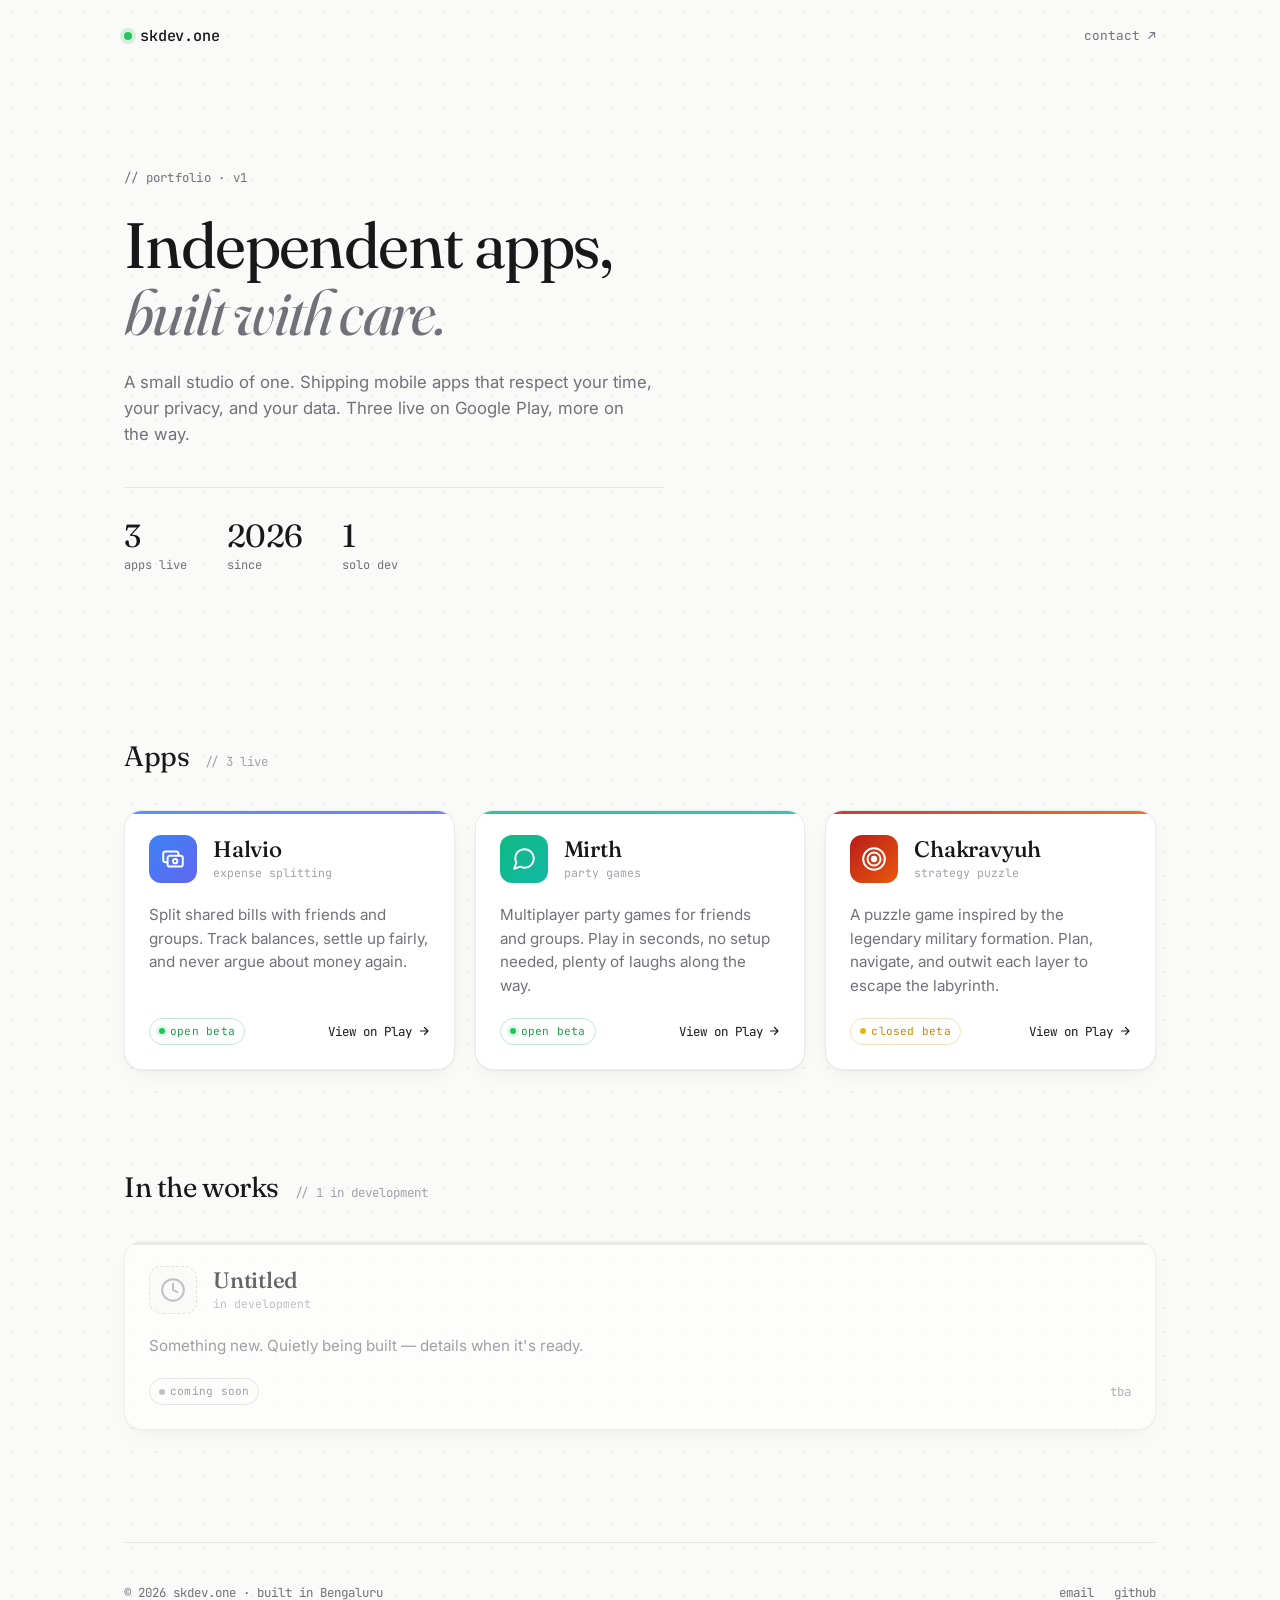
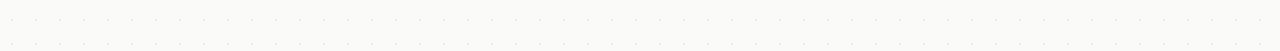
==== index.html @ d1279f76 "feat: initial skdev.one portfolio site Static single-page apps showcase: Halvio, Mirth, Chakravyuh +" ====
<!DOCTYPE html>
<html lang="en">
<head>
  <meta charset="utf-8" />
  <meta name="viewport" content="width=device-width, initial-scale=1" />
  <title>skdev.one — independent apps</title>
  <meta name="description" content="Independent apps built with care. Three live on Google Play, more on the way." />
  <meta name="theme-color" content="#0a0a0a" />
  <link rel="preconnect" href="https://fonts.googleapis.com">
  <link rel="preconnect" href="https://fonts.gstatic.com" crossorigin>
  <link href="https://fonts.googleapis.com/css2?family=Fraunces:opsz,wght@9..144,300..700&family=Inter:wght@400;500;600&family=JetBrains+Mono:wght@400;500&display=swap" rel="stylesheet">
  <style>
    :root {
      --bg: #fafaf9;
      --bg-card: #ffffff;
      --fg: #18181b;
      --fg-muted: #71717a;
      --fg-faint: #a1a1aa;
      --border: rgba(0,0,0,0.08);
      --border-strong: rgba(0,0,0,0.14);
      --dot: rgba(0,0,0,0.06);
      --shadow: 0 1px 2px rgba(0,0,0,0.04), 0 8px 24px -8px rgba(0,0,0,0.08);
      --shadow-hover: 0 4px 8px rgba(0,0,0,0.06), 0 16px 40px -12px rgba(0,0,0,0.14);
    }
    @media (prefers-color-scheme: dark) {
      :root {
        --bg: #0a0a0a;
        --bg-card: #141414;
        --fg: #fafafa;
        --fg-muted: #a1a1aa;
        --fg-faint: #71717a;
        --border: rgba(255,255,255,0.08);
        --border-strong: rgba(255,255,255,0.14);
        --dot: rgba(255,255,255,0.06);
        --shadow: 0 1px 2px rgba(0,0,0,0.4), 0 8px 24px -8px rgba(0,0,0,0.5);
        --shadow-hover: 0 4px 8px rgba(0,0,0,0.5), 0 16px 40px -12px rgba(0,0,0,0.7);
      }
    }
    * { box-sizing: border-box; }
    html, body { margin: 0; padding: 0; }
    body {
      background: var(--bg);
      color: var(--fg);
      font-family: 'Inter', -apple-system, BlinkMacSystemFont, sans-serif;
      font-size: 16px;
      line-height: 1.55;
      -webkit-font-smoothing: antialiased;
      -moz-osx-font-smoothing: grayscale;
      background-image: radial-gradient(var(--dot) 1px, transparent 1px);
      background-size: 24px 24px;
      background-position: 0 0;
      min-height: 100vh;
    }
    a { color: inherit; text-decoration: none; }
    .wrap { max-width: 1080px; margin: 0 auto; padding: 0 1.5rem; }

    /* Header */
    header {
      padding: 1.5rem 0;
      display: flex;
      align-items: center;
      justify-content: space-between;
      gap: 1rem;
    }
    .wordmark {
      font-family: 'JetBrains Mono', ui-monospace, monospace;
      font-size: 0.95rem;
      font-weight: 500;
      letter-spacing: -0.01em;
      display: inline-flex;
      align-items: center;
      gap: 0.5rem;
    }
    .wordmark::before {
      content: "";
      width: 8px;
      height: 8px;
      border-radius: 50%;
      background: #22c55e;
      box-shadow: 0 0 0 4px rgba(34, 197, 94, 0.18);
      display: inline-block;
    }
    .header-link {
      font-family: 'JetBrains Mono', ui-monospace, monospace;
      font-size: 0.8rem;
      color: var(--fg-muted);
      transition: color 0.15s;
    }
    .header-link:hover { color: var(--fg); }

    /* Hero */
    .hero {
      padding: 4rem 0 5rem;
    }
    @media (min-width: 768px) { .hero { padding: 6rem 0 7rem; } }
    .eyebrow {
      font-family: 'JetBrains Mono', ui-monospace, monospace;
      font-size: 0.78rem;
      color: var(--fg-muted);
      text-transform: lowercase;
      letter-spacing: 0.02em;
      margin-bottom: 1.5rem;
    }
    .hero h1 {
      font-family: 'Fraunces', Georgia, serif;
      font-weight: 400;
      font-size: clamp(2.25rem, 6vw, 4rem);
      line-height: 1.05;
      letter-spacing: -0.025em;
      margin: 0 0 1.5rem;
      max-width: 22ch;
    }
    .hero h1 em {
      font-style: italic;
      font-variation-settings: "opsz" 144;
      color: var(--fg-muted);
    }
    .hero p {
      font-size: 1.05rem;
      color: var(--fg-muted);
      max-width: 48ch;
      margin: 0 0 2rem;
    }
    .stats {
      display: flex;
      gap: 2.5rem;
      flex-wrap: wrap;
      margin-top: 2.5rem;
      padding-top: 2rem;
      border-top: 1px solid var(--border);
      max-width: 540px;
    }
    .stat {
      display: flex;
      flex-direction: column;
      gap: 0.25rem;
    }
    .stat-num {
      font-family: 'Fraunces', Georgia, serif;
      font-size: 2rem;
      font-weight: 400;
      line-height: 1;
      letter-spacing: -0.02em;
    }
    .stat-label {
      font-family: 'JetBrains Mono', ui-monospace, monospace;
      font-size: 0.75rem;
      color: var(--fg-muted);
      text-transform: lowercase;
    }

    /* Section heading */
    .section { padding: 3rem 0; }
    .section-head {
      display: flex;
      align-items: baseline;
      gap: 1rem;
      margin-bottom: 2rem;
    }
    .section-head h2 {
      font-family: 'Fraunces', Georgia, serif;
      font-weight: 400;
      font-size: 1.75rem;
      letter-spacing: -0.015em;
      margin: 0;
    }
    .section-head .count {
      font-family: 'JetBrains Mono', ui-monospace, monospace;
      font-size: 0.78rem;
      color: var(--fg-faint);
    }

    /* App grid */
    .grid {
      display: grid;
      grid-template-columns: repeat(auto-fit, minmax(280px, 1fr));
      gap: 1.25rem;
    }
    .card {
      position: relative;
      background: var(--bg-card);
      border: 1px solid var(--border);
      border-radius: 18px;
      padding: 1.5rem;
      box-shadow: var(--shadow);
      transition: all 0.25s cubic-bezier(0.2, 0.8, 0.2, 1);
      display: flex;
      flex-direction: column;
      gap: 1.25rem;
      overflow: hidden;
    }
    .card::before {
      content: "";
      position: absolute;
      top: 0; left: 0; right: 0;
      height: 3px;
      background: var(--accent, var(--border-strong));
      opacity: 0.85;
    }
    .card:hover {
      transform: translateY(-3px);
      border-color: var(--border-strong);
      box-shadow: var(--shadow-hover);
    }
    .card.coming { opacity: 0.65; pointer-events: none; }

    .card-head {
      display: flex;
      align-items: center;
      gap: 1rem;
    }
    .icon {
      width: 48px;
      height: 48px;
      border-radius: 12px;
      background: var(--accent-bg, #f4f4f5);
      display: flex;
      align-items: center;
      justify-content: center;
      color: white;
      flex-shrink: 0;
    }
    .icon svg { width: 26px; height: 26px; }
    .card-name {
      font-family: 'Fraunces', Georgia, serif;
      font-size: 1.4rem;
      font-weight: 500;
      letter-spacing: -0.01em;
      line-height: 1.1;
      margin: 0;
    }
    .card-meta {
      font-family: 'JetBrains Mono', ui-monospace, monospace;
      font-size: 0.72rem;
      color: var(--fg-faint);
      margin-top: 0.2rem;
    }
    .card-desc {
      font-size: 0.95rem;
      color: var(--fg-muted);
      margin: 0;
      line-height: 1.55;
      flex: 1;
    }
    .card-foot {
      display: flex;
      align-items: center;
      justify-content: space-between;
      gap: 1rem;
      margin-top: auto;
    }
    .badge {
      font-family: 'JetBrains Mono', ui-monospace, monospace;
      font-size: 0.7rem;
      padding: 4px 9px;
      border-radius: 999px;
      border: 1px solid var(--border-strong);
      color: var(--fg-muted);
      letter-spacing: 0.02em;
      display: inline-flex;
      align-items: center;
      gap: 5px;
    }
    .badge::before {
      content: "";
      width: 6px;
      height: 6px;
      border-radius: 50%;
      background: var(--badge-dot, var(--fg-faint));
    }
    .badge.live { color: #16a34a; border-color: rgba(22, 163, 74, 0.25); }
    .badge.live::before { background: #22c55e; box-shadow: 0 0 0 3px rgba(34, 197, 94, 0.15); }
    .badge.closed { color: #ca8a04; border-color: rgba(202, 138, 4, 0.25); }
    .badge.closed::before { background: #eab308; }
    .badge.soon { color: var(--fg-muted); }
    .card-link {
      display: inline-flex;
      align-items: center;
      gap: 0.35rem;
      font-family: 'JetBrains Mono', ui-monospace, monospace;
      font-size: 0.78rem;
      color: var(--fg);
      transition: gap 0.2s;
    }
    .card:hover .card-link { gap: 0.55rem; }
    .card-link svg { width: 12px; height: 12px; }

    /* Footer */
    footer {
      margin-top: 4rem;
      padding: 2.5rem 0 3rem;
      border-top: 1px solid var(--border);
    }
    .footer-inner {
      display: flex;
      flex-wrap: wrap;
      gap: 1.5rem;
      align-items: center;
      justify-content: space-between;
    }
    .footer-text {
      font-family: 'JetBrains Mono', ui-monospace, monospace;
      font-size: 0.78rem;
      color: var(--fg-muted);
    }
    .footer-links {
      display: flex;
      gap: 1.25rem;
    }
    .footer-links a {
      font-family: 'JetBrains Mono', ui-monospace, monospace;
      font-size: 0.78rem;
      color: var(--fg-muted);
      transition: color 0.15s;
    }
    .footer-links a:hover { color: var(--fg); }
  </style>
</head>
<body>
  <div class="wrap">

    <header>
      <a class="wordmark" href="/">skdev.one</a>
      <a class="header-link" href="mailto:rsumit123@gmail.com">contact &nearr;</a>
    </header>

    <!-- Hero -->
    <section class="hero">
      <div class="eyebrow">// portfolio · v1</div>
      <h1>Independent apps,<br/><em>built with care.</em></h1>
      <p>A small studio of one. Shipping mobile apps that respect your time, your privacy, and your data. Three live on Google Play, more on the way.</p>
      <div class="stats">
        <div class="stat">
          <div class="stat-num">3</div>
          <div class="stat-label">apps live</div>
        </div>
        <div class="stat">
          <div class="stat-num">2026</div>
          <div class="stat-label">since</div>
        </div>
        <div class="stat">
          <div class="stat-num">1</div>
          <div class="stat-label">solo dev</div>
        </div>
      </div>
    </section>

    <!-- Apps -->
    <section class="section">
      <div class="section-head">
        <h2>Apps</h2>
        <span class="count">// 3 live</span>
      </div>
      <div class="grid">

        <!-- Halvio -->
        <a class="card" href="https://play.google.com/store/apps/details?id=com.skdev.chillbill"
           style="--accent: linear-gradient(90deg, #3b82f6, #6366f1); --accent-bg: linear-gradient(135deg, #3b82f6, #6366f1);">
          <div class="card-head">
            <div class="icon">
              <svg viewBox="0 0 24 24" fill="none" stroke="currentColor" stroke-width="1.8" stroke-linecap="round" stroke-linejoin="round">
                <path d="M17 9V7a2 2 0 00-2-2H5a2 2 0 00-2 2v6a2 2 0 002 2h2m2 4h10a2 2 0 002-2v-6a2 2 0 00-2-2H9a2 2 0 00-2 2v6a2 2 0 002 2zm7-5a2 2 0 11-4 0 2 2 0 014 0z"/>
              </svg>
            </div>
            <div>
              <h3 class="card-name">Halvio</h3>
              <div class="card-meta">expense splitting</div>
            </div>
          </div>
          <p class="card-desc">Split shared bills with friends and groups. Track balances, settle up fairly, and never argue about money again.</p>
          <div class="card-foot">
            <span class="badge live">open beta</span>
            <span class="card-link">
              View on Play
              <svg viewBox="0 0 24 24" fill="none" stroke="currentColor" stroke-width="2.2" stroke-linecap="round" stroke-linejoin="round"><path d="M5 12h14M13 5l7 7-7 7"/></svg>
            </span>
          </div>
        </a>

        <!-- Mirth -->
        <a class="card" href="https://play.google.com/store/apps/details?id=com.skdev.playroom"
           style="--accent: linear-gradient(90deg, #10b981, #14b8a6); --accent-bg: linear-gradient(135deg, #10b981, #14b8a6);">
          <div class="card-head">
            <div class="icon">
              <svg viewBox="0 0 24 24" fill="none" stroke="currentColor" stroke-width="1.8" stroke-linecap="round" stroke-linejoin="round">
                <path d="M21 11.5a8.38 8.38 0 01-.9 3.8 8.5 8.5 0 01-7.6 4.7 8.38 8.38 0 01-3.8-.9L3 21l1.9-5.7a8.38 8.38 0 01-.9-3.8 8.5 8.5 0 014.7-7.6 8.38 8.38 0 013.8-.9h.5a8.48 8.48 0 018 8v.5z"/>
              </svg>
            </div>
            <div>
              <h3 class="card-name">Mirth</h3>
              <div class="card-meta">party games</div>
            </div>
          </div>
          <p class="card-desc">Multiplayer party games for friends and groups. Play in seconds, no setup needed, plenty of laughs along the way.</p>
          <div class="card-foot">
            <span class="badge live">open beta</span>
            <span class="card-link">
              View on Play
              <svg viewBox="0 0 24 24" fill="none" stroke="currentColor" stroke-width="2.2" stroke-linecap="round" stroke-linejoin="round"><path d="M5 12h14M13 5l7 7-7 7"/></svg>
            </span>
          </div>
        </a>

        <!-- Chakravyuh -->
        <a class="card" href="https://play.google.com/store/apps/details?id=com.skdev.chakravyuh"
           style="--accent: linear-gradient(90deg, #b91c1c, #ea580c); --accent-bg: linear-gradient(135deg, #b91c1c, #ea580c);">
          <div class="card-head">
            <div class="icon">
              <svg viewBox="0 0 24 24" fill="none" stroke="currentColor" stroke-width="1.8" stroke-linecap="round" stroke-linejoin="round">
                <circle cx="12" cy="12" r="10"/>
                <circle cx="12" cy="12" r="6"/>
                <circle cx="12" cy="12" r="2" fill="currentColor"/>
              </svg>
            </div>
            <div>
              <h3 class="card-name">Chakravyuh</h3>
              <div class="card-meta">strategy puzzle</div>
            </div>
          </div>
          <p class="card-desc">A puzzle game inspired by the legendary military formation. Plan, navigate, and outwit each layer to escape the labyrinth.</p>
          <div class="card-foot">
            <span class="badge closed">closed beta</span>
            <span class="card-link">
              View on Play
              <svg viewBox="0 0 24 24" fill="none" stroke="currentColor" stroke-width="2.2" stroke-linecap="round" stroke-linejoin="round"><path d="M5 12h14M13 5l7 7-7 7"/></svg>
            </span>
          </div>
        </a>

      </div>
    </section>

    <!-- Coming soon -->
    <section class="section">
      <div class="section-head">
        <h2>In the works</h2>
        <span class="count">// 1 in development</span>
      </div>
      <div class="grid">
        <div class="card coming">
          <div class="card-head">
            <div class="icon" style="background: var(--bg); color: var(--fg-faint); border: 1px dashed var(--border-strong);">
              <svg viewBox="0 0 24 24" fill="none" stroke="currentColor" stroke-width="1.8" stroke-linecap="round" stroke-linejoin="round">
                <circle cx="12" cy="12" r="10"/>
                <path d="M12 6v6l4 2"/>
              </svg>
            </div>
            <div>
              <h3 class="card-name">Untitled</h3>
              <div class="card-meta">in development</div>
            </div>
          </div>
          <p class="card-desc">Something new. Quietly being built — details when it's ready.</p>
          <div class="card-foot">
            <span class="badge soon">coming soon</span>
            <span class="card-link" style="opacity: 0.5;">tba</span>
          </div>
        </div>
      </div>
    </section>

    <!-- Footer -->
    <footer>
      <div class="footer-inner">
        <div class="footer-text">© 2026 skdev.one · built in Bengaluru</div>
        <div class="footer-links">
          <a href="mailto:rsumit123@gmail.com">email</a>
          <a href="https://github.com/rsumit123" target="_blank" rel="noopener">github</a>
        </div>
      </div>
    </footer>

  </div>
</body>
</html>
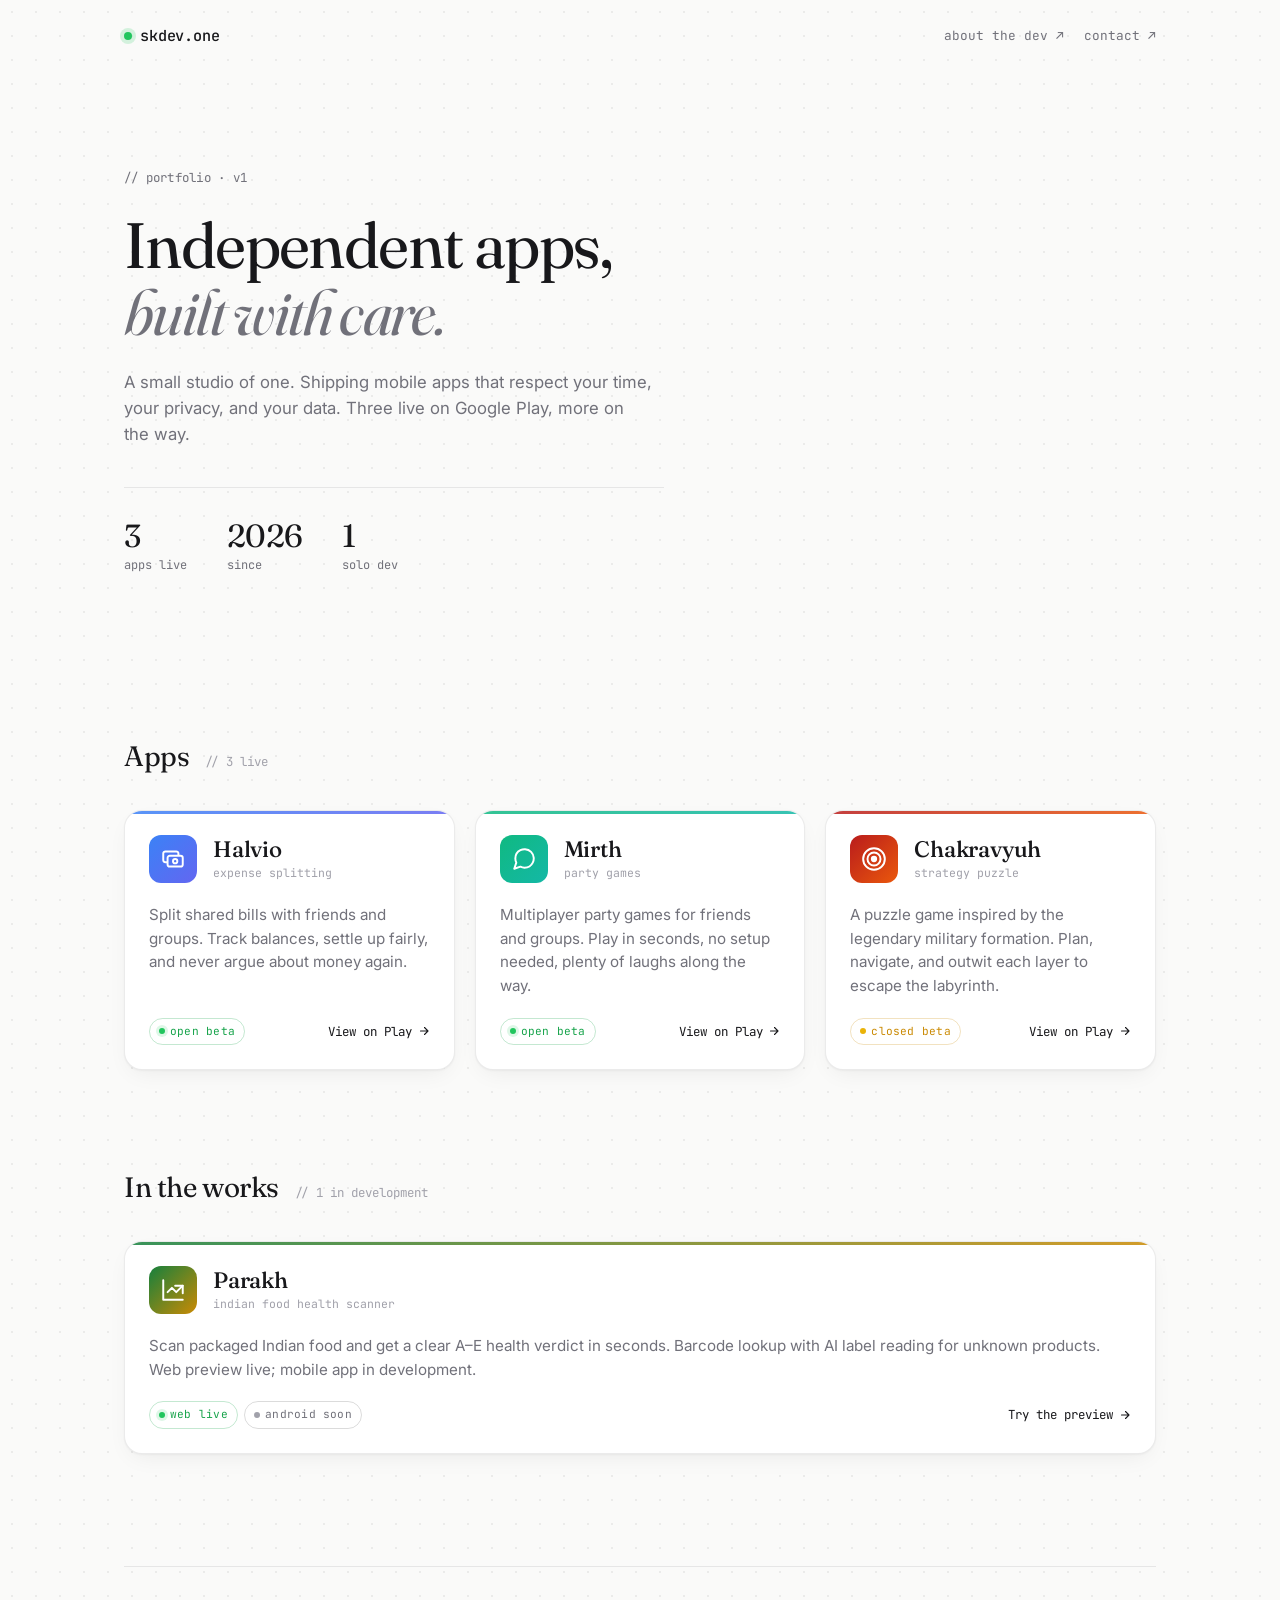
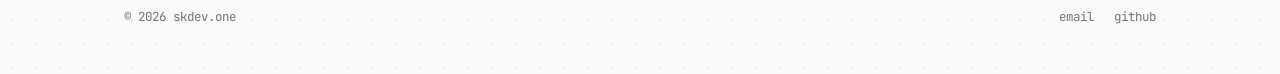
==== commit a807f21f: "feat: add Parakh, about-the-dev link, fix mobile overflow - Replace 'Untitled' coming-soon with Para" ====
--- a/index.html
+++ b/index.html
@@ -53,6 +53,8 @@
     }
     a { color: inherit; text-decoration: none; }
     .wrap { max-width: 1080px; margin: 0 auto; padding: 0 1.5rem; }
+    @media (max-width: 480px) { .wrap { padding: 0 1rem; } }
+    html, body { overflow-x: hidden; }
 
     /* Header */
     header {
@@ -80,6 +82,11 @@
       box-shadow: 0 0 0 4px rgba(34, 197, 94, 0.18);
       display: inline-block;
     }
+    .header-links {
+      display: flex;
+      align-items: center;
+      gap: 1.25rem;
+    }
     .header-link {
       font-family: 'JetBrains Mono', ui-monospace, monospace;
       font-size: 0.8rem;
@@ -87,6 +94,9 @@
       transition: color 0.15s;
     }
     .header-link:hover { color: var(--fg); }
+    @media (max-width: 480px) {
+      .header-link.compact-hide { display: none; }
+    }
 
     /* Hero */
     .hero {
@@ -173,8 +183,9 @@
     /* App grid */
     .grid {
       display: grid;
-      grid-template-columns: repeat(auto-fit, minmax(280px, 1fr));
+      grid-template-columns: repeat(auto-fit, minmax(min(280px, 100%), 1fr));
       gap: 1.25rem;
+      width: 100%;
     }
     .card {
       position: relative;
@@ -188,6 +199,18 @@
       flex-direction: column;
       gap: 1.25rem;
       overflow: hidden;
+      min-width: 0;
+    }
+    @media (max-width: 480px) {
+      .card { padding: 1.25rem; gap: 1rem; border-radius: 14px; }
+      .card-head { gap: 0.85rem; }
+      .icon { width: 42px; height: 42px; border-radius: 10px; }
+      .icon svg { width: 22px; height: 22px; }
+      .card-name { font-size: 1.25rem; }
+      .card-desc { font-size: 0.9rem; }
+      .card-foot { flex-wrap: wrap; gap: 0.65rem; }
+      .badge { font-size: 0.68rem; padding: 3px 8px; }
+      .card-link { font-size: 0.75rem; }
     }
     .card::before {
       content: "";
@@ -248,6 +271,12 @@
       justify-content: space-between;
       gap: 1rem;
       margin-top: auto;
+      flex-wrap: wrap;
+    }
+    .card-badges {
+      display: inline-flex;
+      gap: 0.4rem;
+      flex-wrap: wrap;
     }
     .badge {
       font-family: 'JetBrains Mono', ui-monospace, monospace;
@@ -321,7 +350,10 @@
 
     <header>
       <a class="wordmark" href="/">skdev.one</a>
-      <a class="header-link" href="mailto:rsumit123@gmail.com">contact &nearr;</a>
+      <div class="header-links">
+        <a class="header-link" href="https://profile.skdev.one" target="_blank" rel="noopener">about the dev &nearr;</a>
+        <a class="header-link compact-hide" href="mailto:rsumit123@gmail.com">contact &nearr;</a>
+      </div>
     </header>
 
     <!-- Hero -->
@@ -430,39 +462,50 @@
       </div>
     </section>
 
-    <!-- Coming soon -->
+    <!-- In the works -->
     <section class="section">
       <div class="section-head">
         <h2>In the works</h2>
         <span class="count">// 1 in development</span>
       </div>
       <div class="grid">
-        <div class="card coming">
+
+        <!-- Parakh -->
+        <a class="card" href="https://parakh.skdev.one" target="_blank" rel="noopener"
+           style="--accent: linear-gradient(90deg, #15803d, #ca8a04); --accent-bg: linear-gradient(135deg, #15803d, #ca8a04);">
           <div class="card-head">
-            <div class="icon" style="background: var(--bg); color: var(--fg-faint); border: 1px dashed var(--border-strong);">
+            <div class="icon">
               <svg viewBox="0 0 24 24" fill="none" stroke="currentColor" stroke-width="1.8" stroke-linecap="round" stroke-linejoin="round">
-                <circle cx="12" cy="12" r="10"/>
-                <path d="M12 6v6l4 2"/>
+                <path d="M3 3v18h18"/>
+                <path d="M7 14l4-4 4 4 6-6"/>
+                <path d="M14 8h7v7"/>
               </svg>
             </div>
             <div>
-              <h3 class="card-name">Untitled</h3>
-              <div class="card-meta">in development</div>
-            </div>
-          </div>
-          <p class="card-desc">Something new. Quietly being built — details when it's ready.</p>
+              <h3 class="card-name">Parakh</h3>
+              <div class="card-meta">indian food health scanner</div>
+            </div>
+          </div>
+          <p class="card-desc">Scan packaged Indian food and get a clear A&ndash;E health verdict in seconds. Barcode lookup with AI label reading for unknown products. Web preview live; mobile app in development.</p>
           <div class="card-foot">
-            <span class="badge soon">coming soon</span>
-            <span class="card-link" style="opacity: 0.5;">tba</span>
-          </div>
-        </div>
+            <span class="card-badges">
+              <span class="badge live">web live</span>
+              <span class="badge soon">android soon</span>
+            </span>
+            <span class="card-link">
+              Try the preview
+              <svg viewBox="0 0 24 24" fill="none" stroke="currentColor" stroke-width="2.2" stroke-linecap="round" stroke-linejoin="round"><path d="M5 12h14M13 5l7 7-7 7"/></svg>
+            </span>
+          </div>
+        </a>
+
       </div>
     </section>
 
     <!-- Footer -->
     <footer>
       <div class="footer-inner">
-        <div class="footer-text">© 2026 skdev.one · built in Bengaluru</div>
+        <div class="footer-text">© 2026 skdev.one</div>
         <div class="footer-links">
           <a href="mailto:rsumit123@gmail.com">email</a>
           <a href="https://github.com/rsumit123" target="_blank" rel="noopener">github</a>
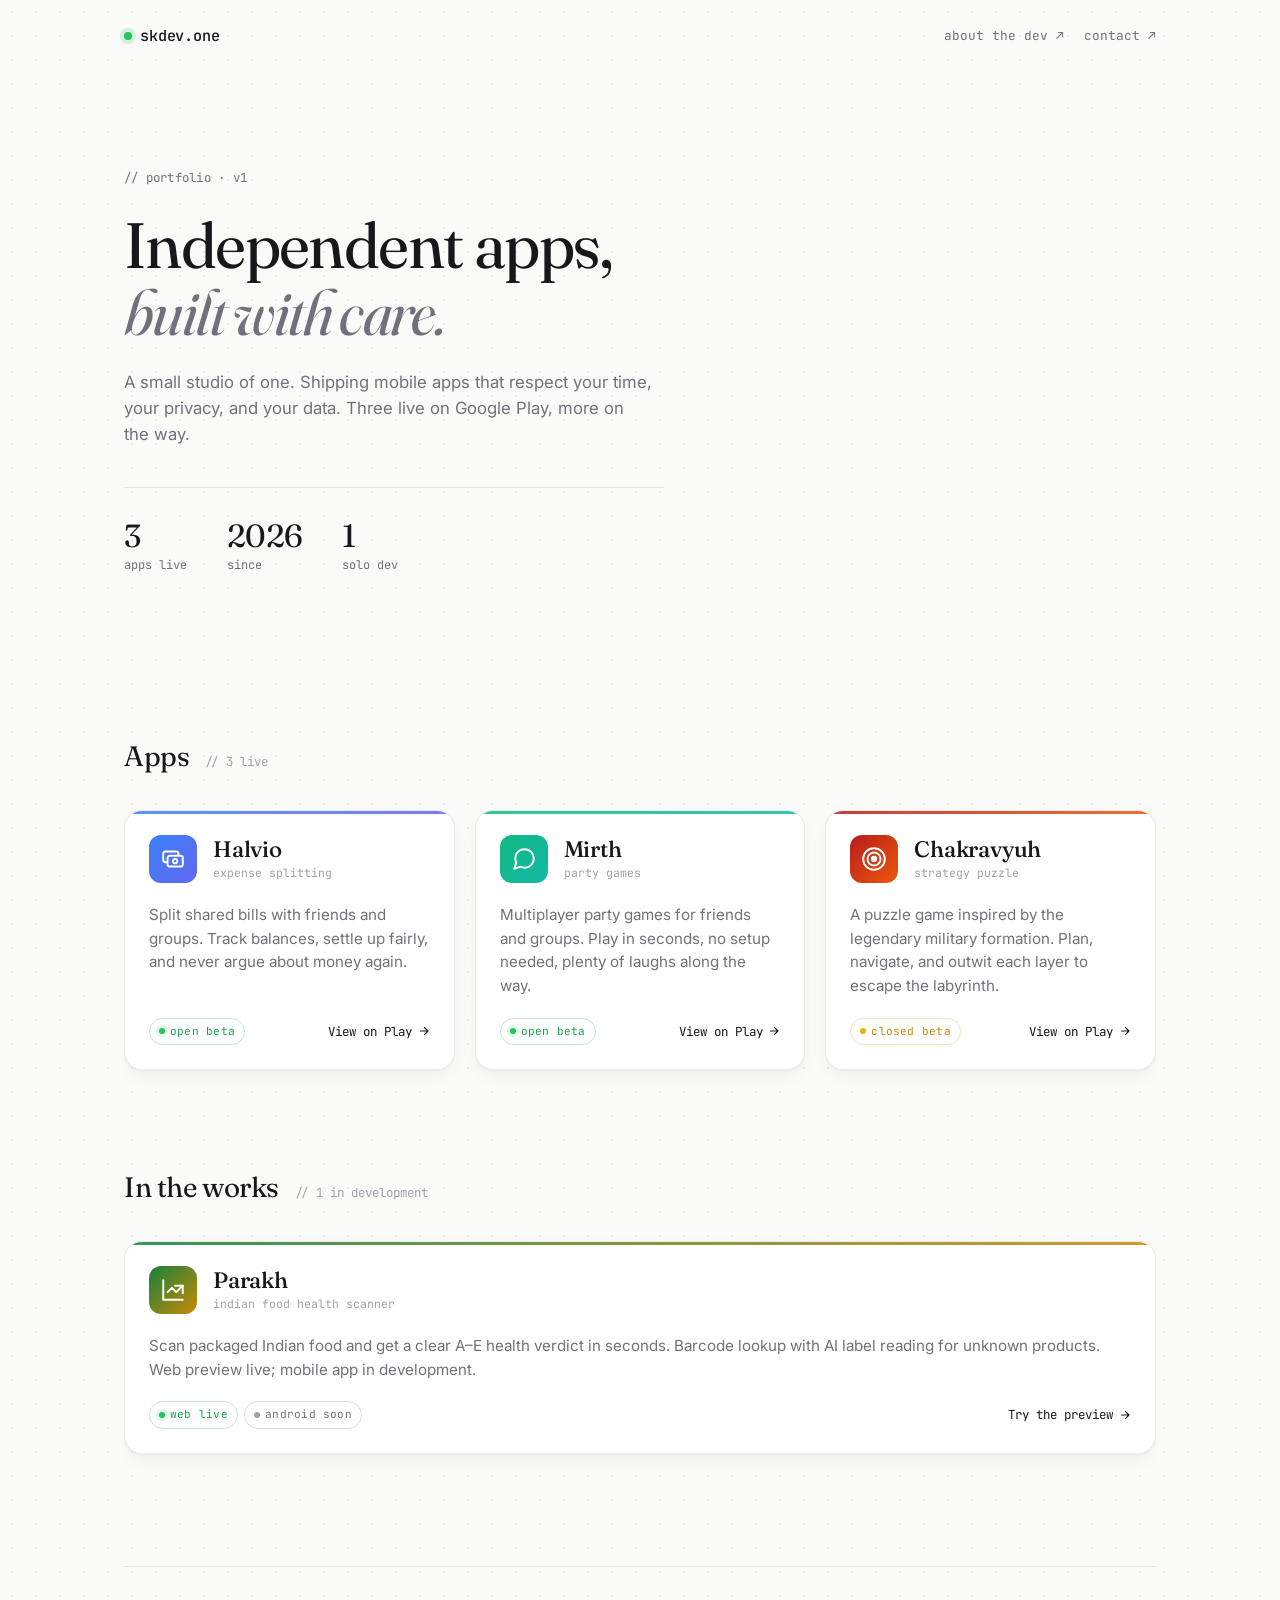
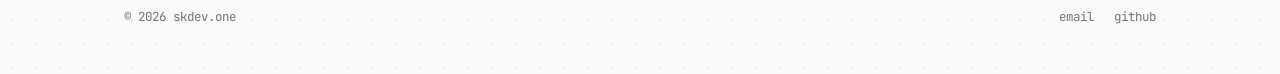
==== commit a7e310c5: "fix: harder mobile overflow guard with overflow-x hidden on section" ====
--- a/index.html
+++ b/index.html
@@ -52,9 +52,10 @@
       min-height: 100vh;
     }
     a { color: inherit; text-decoration: none; }
-    .wrap { max-width: 1080px; margin: 0 auto; padding: 0 1.5rem; }
+    .wrap { max-width: 1080px; margin: 0 auto; padding: 0 1.5rem; box-sizing: border-box; }
     @media (max-width: 480px) { .wrap { padding: 0 1rem; } }
-    html, body { overflow-x: hidden; }
+    html, body { overflow-x: hidden; max-width: 100vw; }
+    section { overflow-x: hidden; }
 
     /* Header */
     header {
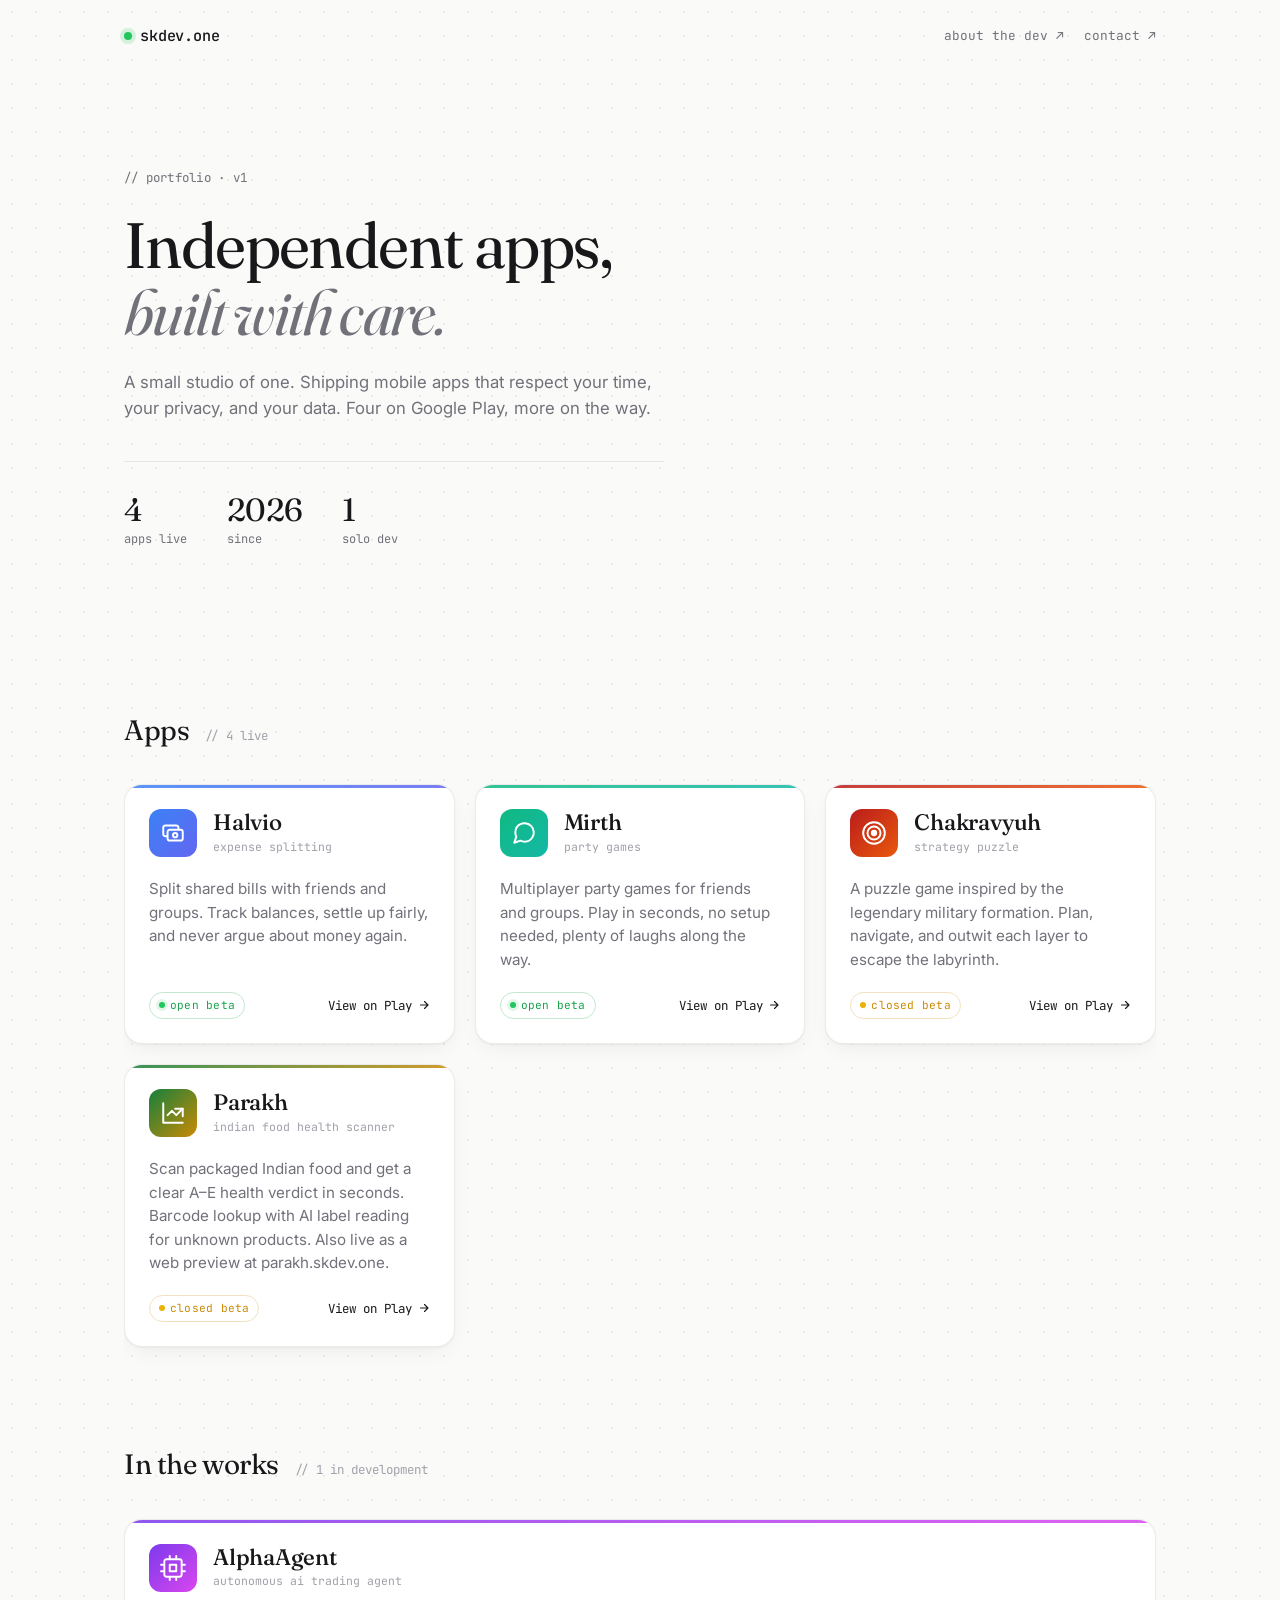
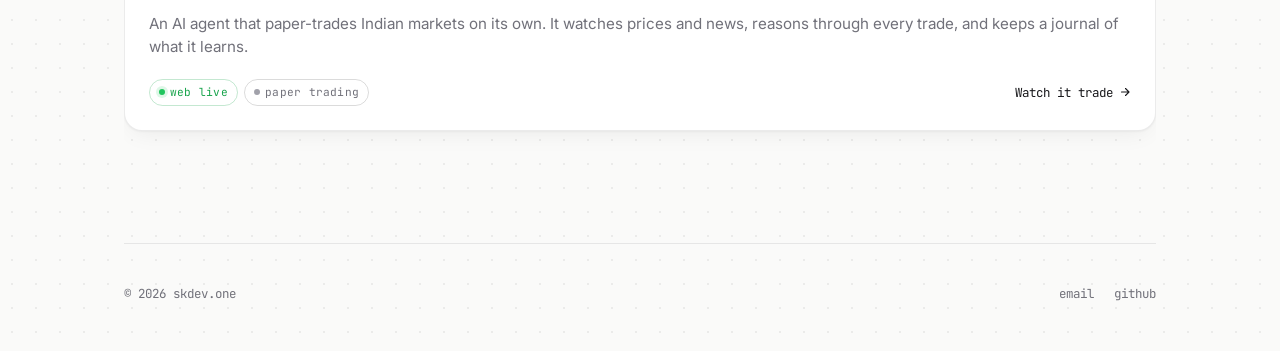
==== commit 7b69c82b: "feat: promote Parakh to apps grid, add AlphaAgent to in-progress queue Co-Authored-By: Claude Fable " ====
--- a/index.html
+++ b/index.html
@@ -4,7 +4,7 @@
   <meta charset="utf-8" />
   <meta name="viewport" content="width=device-width, initial-scale=1" />
   <title>skdev.one — independent apps</title>
-  <meta name="description" content="Independent apps built with care. Three live on Google Play, more on the way." />
+  <meta name="description" content="Independent apps built with care. Four on Google Play, more on the way." />
   <meta name="theme-color" content="#0a0a0a" />
   <link rel="preconnect" href="https://fonts.googleapis.com">
   <link rel="preconnect" href="https://fonts.gstatic.com" crossorigin>
@@ -311,9 +311,16 @@
       font-size: 0.78rem;
       color: var(--fg);
       transition: gap 0.2s;
+      white-space: nowrap;
     }
     .card:hover .card-link { gap: 0.55rem; }
-    .card-link svg { width: 12px; height: 12px; }
+    .card-link svg { width: 12px; height: 12px; flex-shrink: 0; }
+    @media (max-width: 480px) {
+      .card-link .label-long { display: none; }
+    }
+    @media (min-width: 481px) {
+      .card-link .label-short { display: none; }
+    }
 
     /* Footer */
     footer {
@@ -361,10 +368,10 @@
     <section class="hero">
       <div class="eyebrow">// portfolio · v1</div>
       <h1>Independent apps,<br/><em>built with care.</em></h1>
-      <p>A small studio of one. Shipping mobile apps that respect your time, your privacy, and your data. Three live on Google Play, more on the way.</p>
+      <p>A small studio of one. Shipping mobile apps that respect your time, your privacy, and your data. Four on Google Play, more on the way.</p>
       <div class="stats">
         <div class="stat">
-          <div class="stat-num">3</div>
+          <div class="stat-num">4</div>
           <div class="stat-label">apps live</div>
         </div>
         <div class="stat">
@@ -382,7 +389,7 @@
     <section class="section">
       <div class="section-head">
         <h2>Apps</h2>
-        <span class="count">// 3 live</span>
+        <span class="count">// 4 live</span>
       </div>
       <div class="grid">
 
@@ -404,7 +411,7 @@
           <div class="card-foot">
             <span class="badge live">open beta</span>
             <span class="card-link">
-              View on Play
+              <span class="label-long">View on Play</span><span class="label-short">View</span>
               <svg viewBox="0 0 24 24" fill="none" stroke="currentColor" stroke-width="2.2" stroke-linecap="round" stroke-linejoin="round"><path d="M5 12h14M13 5l7 7-7 7"/></svg>
             </span>
           </div>
@@ -428,7 +435,7 @@
           <div class="card-foot">
             <span class="badge live">open beta</span>
             <span class="card-link">
-              View on Play
+              <span class="label-long">View on Play</span><span class="label-short">View</span>
               <svg viewBox="0 0 24 24" fill="none" stroke="currentColor" stroke-width="2.2" stroke-linecap="round" stroke-linejoin="round"><path d="M5 12h14M13 5l7 7-7 7"/></svg>
             </span>
           </div>
@@ -454,25 +461,14 @@
           <div class="card-foot">
             <span class="badge closed">closed beta</span>
             <span class="card-link">
-              View on Play
+              <span class="label-long">View on Play</span><span class="label-short">View</span>
               <svg viewBox="0 0 24 24" fill="none" stroke="currentColor" stroke-width="2.2" stroke-linecap="round" stroke-linejoin="round"><path d="M5 12h14M13 5l7 7-7 7"/></svg>
             </span>
           </div>
         </a>
 
-      </div>
-    </section>
-
-    <!-- In the works -->
-    <section class="section">
-      <div class="section-head">
-        <h2>In the works</h2>
-        <span class="count">// 1 in development</span>
-      </div>
-      <div class="grid">
-
         <!-- Parakh -->
-        <a class="card" href="https://parakh.skdev.one" target="_blank" rel="noopener"
+        <a class="card" href="https://play.google.com/store/apps/details?id=com.skdev.parakh"
            style="--accent: linear-gradient(90deg, #15803d, #ca8a04); --accent-bg: linear-gradient(135deg, #15803d, #ca8a04);">
           <div class="card-head">
             <div class="icon">
@@ -487,14 +483,51 @@
               <div class="card-meta">indian food health scanner</div>
             </div>
           </div>
-          <p class="card-desc">Scan packaged Indian food and get a clear A&ndash;E health verdict in seconds. Barcode lookup with AI label reading for unknown products. Web preview live; mobile app in development.</p>
+          <p class="card-desc">Scan packaged Indian food and get a clear A&ndash;E health verdict in seconds. Barcode lookup with AI label reading for unknown products. Also live as a web preview at parakh.skdev.one.</p>
+          <div class="card-foot">
+            <span class="badge closed">closed beta</span>
+            <span class="card-link">
+              <span class="label-long">View on Play</span><span class="label-short">View</span>
+              <svg viewBox="0 0 24 24" fill="none" stroke="currentColor" stroke-width="2.2" stroke-linecap="round" stroke-linejoin="round"><path d="M5 12h14M13 5l7 7-7 7"/></svg>
+            </span>
+          </div>
+        </a>
+
+      </div>
+    </section>
+
+    <!-- In the works -->
+    <section class="section">
+      <div class="section-head">
+        <h2>In the works</h2>
+        <span class="count">// 1 in development</span>
+      </div>
+      <div class="grid">
+
+        <!-- AlphaAgent -->
+        <a class="card" href="https://alphaagent.skdev.one" target="_blank" rel="noopener"
+           style="--accent: linear-gradient(90deg, #7c3aed, #d946ef); --accent-bg: linear-gradient(135deg, #7c3aed, #d946ef);">
+          <div class="card-head">
+            <div class="icon">
+              <svg viewBox="0 0 24 24" fill="none" stroke="currentColor" stroke-width="1.8" stroke-linecap="round" stroke-linejoin="round">
+                <rect x="4" y="4" width="16" height="16" rx="2"/>
+                <rect x="9" y="9" width="6" height="6"/>
+                <path d="M9 1v2M15 1v2M9 21v2M15 21v2M1 9h2M1 15h2M21 9h2M21 15h2"/>
+              </svg>
+            </div>
+            <div>
+              <h3 class="card-name">AlphaAgent</h3>
+              <div class="card-meta">autonomous ai trading agent</div>
+            </div>
+          </div>
+          <p class="card-desc">An AI agent that paper-trades Indian markets on its own. It watches prices and news, reasons through every trade, and keeps a journal of what it learns.</p>
           <div class="card-foot">
             <span class="card-badges">
               <span class="badge live">web live</span>
-              <span class="badge soon">android soon</span>
+              <span class="badge soon">paper trading</span>
             </span>
             <span class="card-link">
-              Try the preview
+              <span class="label-long">Watch it trade</span><span class="label-short">View</span>
               <svg viewBox="0 0 24 24" fill="none" stroke="currentColor" stroke-width="2.2" stroke-linecap="round" stroke-linejoin="round"><path d="M5 12h14M13 5l7 7-7 7"/></svg>
             </span>
           </div>
